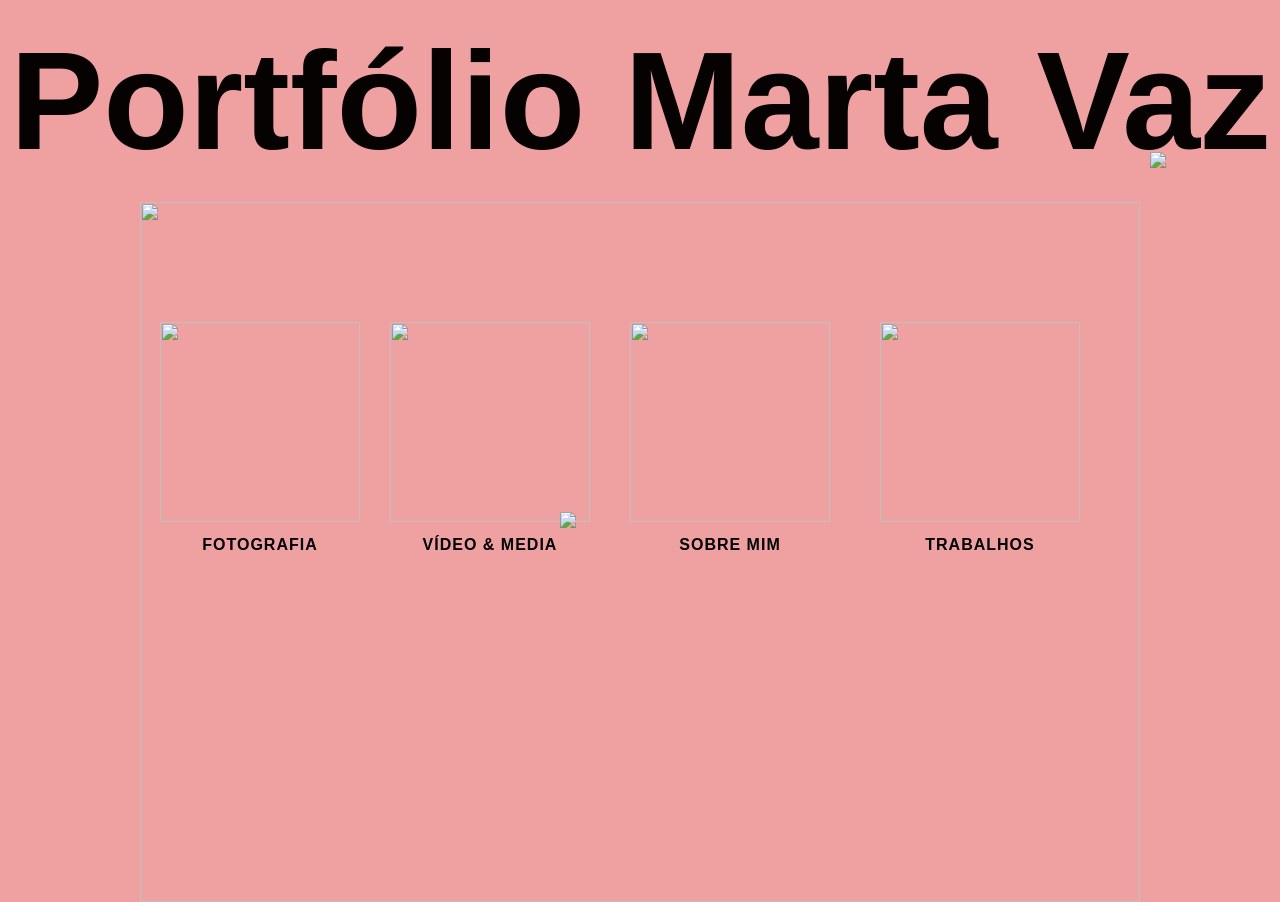
==== index.html @ 2d92b518 "html" ====
<!DOCTYPE html> 
<html lang="pt-pt"> 
<head> 
    <title>portfolio test</title>
    <meta charset="UTF-8"> 
    <link rel="stylesheet" href="estilos.css"> 

    <style>
        body {
            background-color: rgb(239, 161, 161);
            font-family: Helvetica, Arial, sans-serif;
        }

        .container {
            position: relative;
            width: 1000px;
            margin: auto;
            z-index: 10;
        }

        .imagem-fundo {
            width: 1000px;
            height: 700px;
            display: block;
        }
h1 {
    font-family: Helvetica, Arial, sans-serif;
    font-weight: bold;
    font-size: 140px; /* maior */
    text-align: center;
    color: #060202;
    margin: 20px 0;
}

        h1:hover {
            color: #ffffff;
        }

        /* PASTAS */
        .pasta-container {
            position: absolute;
            top: 120px;
            text-align: center;
            width: 200px;
        }

        .pasta-container img {
            width: 200px;
            height: 200px;
            transition: 0.3s;
        }

        .pasta-container:hover img {
            transform: scale(1.08) rotate(-2deg);
        }

        .pasta-container p {
            margin-top: 10px;
            font-weight: bold;
            color: black;
            letter-spacing: 1px;
        }

        .pasta1 { left: 20px; }
        .pasta2 { left: 250px; }
        .pasta3 { left: 490px; }
        .pasta4 { left: 740px; }

        /* ANIMAÇÃO */
        @keyframes rodar {
            from { transform: rotate(0deg); }
            to { transform: rotate(360deg); }
        }

        .fruit {
            position: absolute;
            left: 1010px;
            top: -50px;
            width: 200px;
            animation: rodar 4s linear infinite;
        }

        .cursor-loading {
            position: absolute;
            left: 420px;
            top: 310px;
            width: 60px;
            pointer-events: none;
        }

        .barra-ferramentas {
            position: absolute;
            left: -200px;
            top: 150px;
            width: 300px;
            opacity: 0.9;
        }
    </style>
</head>

<body>

<h1>Portfólio Marta Vaz </h1> 


<div class="container">
    <img src="imagens/imagemfundo.jpg" class="imagem-fundo">

    <!-- FOTOGRAFIA -->
    <div class="pasta-container pasta1">
        <a href="fotografia.html">
            <img src="imagens/pasta.png">
        </a>
        <p>FOTOGRAFIA</p>
    </div>

    <!-- MULTIMEDIA -->
    <div class="pasta-container pasta2">
        <a href="Multimedia.html">
            <img src="imagens/pasta.png">
        </a>
        <p>VÍDEO & MEDIA</p>
    </div>

    <!-- SOBRE MIM -->
    <div class="pasta-container pasta3">
        <a href="contact.html">
            <img src="imagens/pasta.png">
        </a>
        <p>SOBRE MIM</p>
    </div>

    <!-- TRABALHOS -->
    <div class="pasta-container pasta4">
        <a href="Trabalho.html">
            <img src="imagens/pasta.png">
        </a>
        <p>TRABALHOS</p>
    </div>

    <!-- ELEMENTOS VISUAIS -->
    <img src="imagens/p1.png" class="barra-ferramentas">
    <img src="imagens/Untitled-2.png" class="fruit">
    <img src="imagens/cursorhand.gif" class="cursor-loading">

</div>

</body>
</html>
---- estilos.css ----
a{
    color:rgb(248, 248, 248); 
    text-decoration: none; 
 text-align: center; 
}

ul{ 
    list-style-type: none;
    padding:0;
} 

#cabecalho{ 
    background-color: rgb(34, 127, 177);
    margin:0px ; 

}
h1{ 
    color:rgb(255, 255, 255);
    text-align: center; 
   
   
}
body{ 
    margin: 0%;
    padding:0%;
}
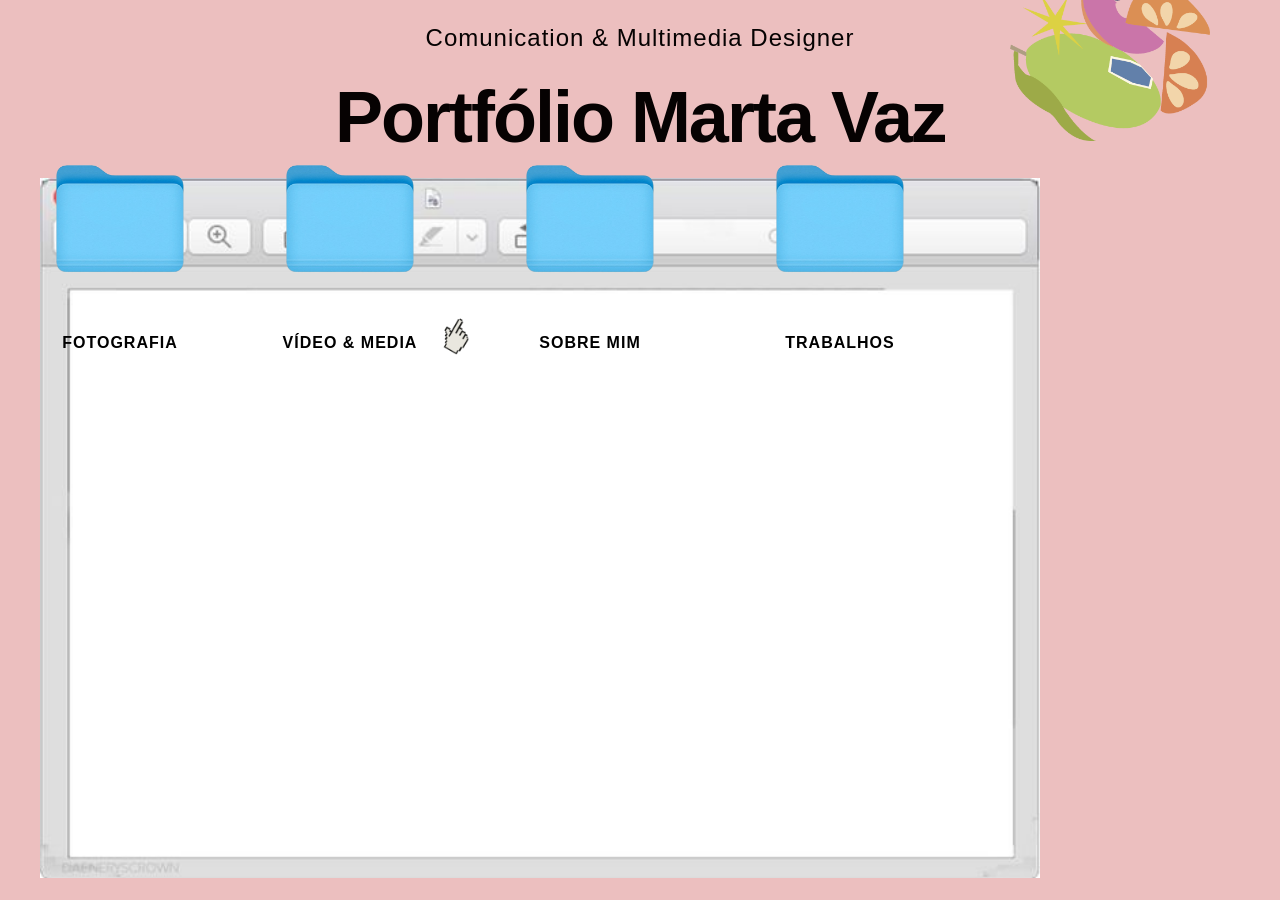
==== commit e7c08385: "c Co-authored-by: Copilot <copilot@github.com>" ====
--- a/index.html
+++ b/index.html
@@ -1,19 +1,24 @@
 <!DOCTYPE html> 
 <html lang="pt-pt"> 
 <head> 
-    <title>portfolio test</title>
+    <title>portfolio Marta </title>
+    <p class="subtitulo">
+Comunication & Multimedia Designer
+</p>
     <meta charset="UTF-8"> 
     <link rel="stylesheet" href="estilos.css"> 
 
     <style>
         body {
-            background-color: rgb(239, 161, 161);
+            background-color: rgb(236, 191, 191);
             font-family: Helvetica, Arial, sans-serif;
         }
 
         .container {
-            position: relative;
-            width: 1000px;
+            display: grid;
+grid-template-columns: repeat(4, 1fr);
+gap: 30px;
+            width: 1200px;
             margin: auto;
             z-index: 10;
         }
@@ -26,12 +31,21 @@
 h1 {
     font-family: Helvetica, Arial, sans-serif;
     font-weight: bold;
-    font-size: 140px; /* maior */
+    font-size: 72px;
+letter-spacing: -2px; /* maior */
     text-align: center;
     color: #060202;
     margin: 20px 0;
+    
 }
-
+.subtitulo {
+    font-family: Helvetica, Arial, sans-serif;
+    font-weight: normal;
+    font-size: 24px;
+    letter-spacing: 1px;
+    text-align: center;
+    color: #060202;
+}
         h1:hover {
             color: #ffffff;
         }
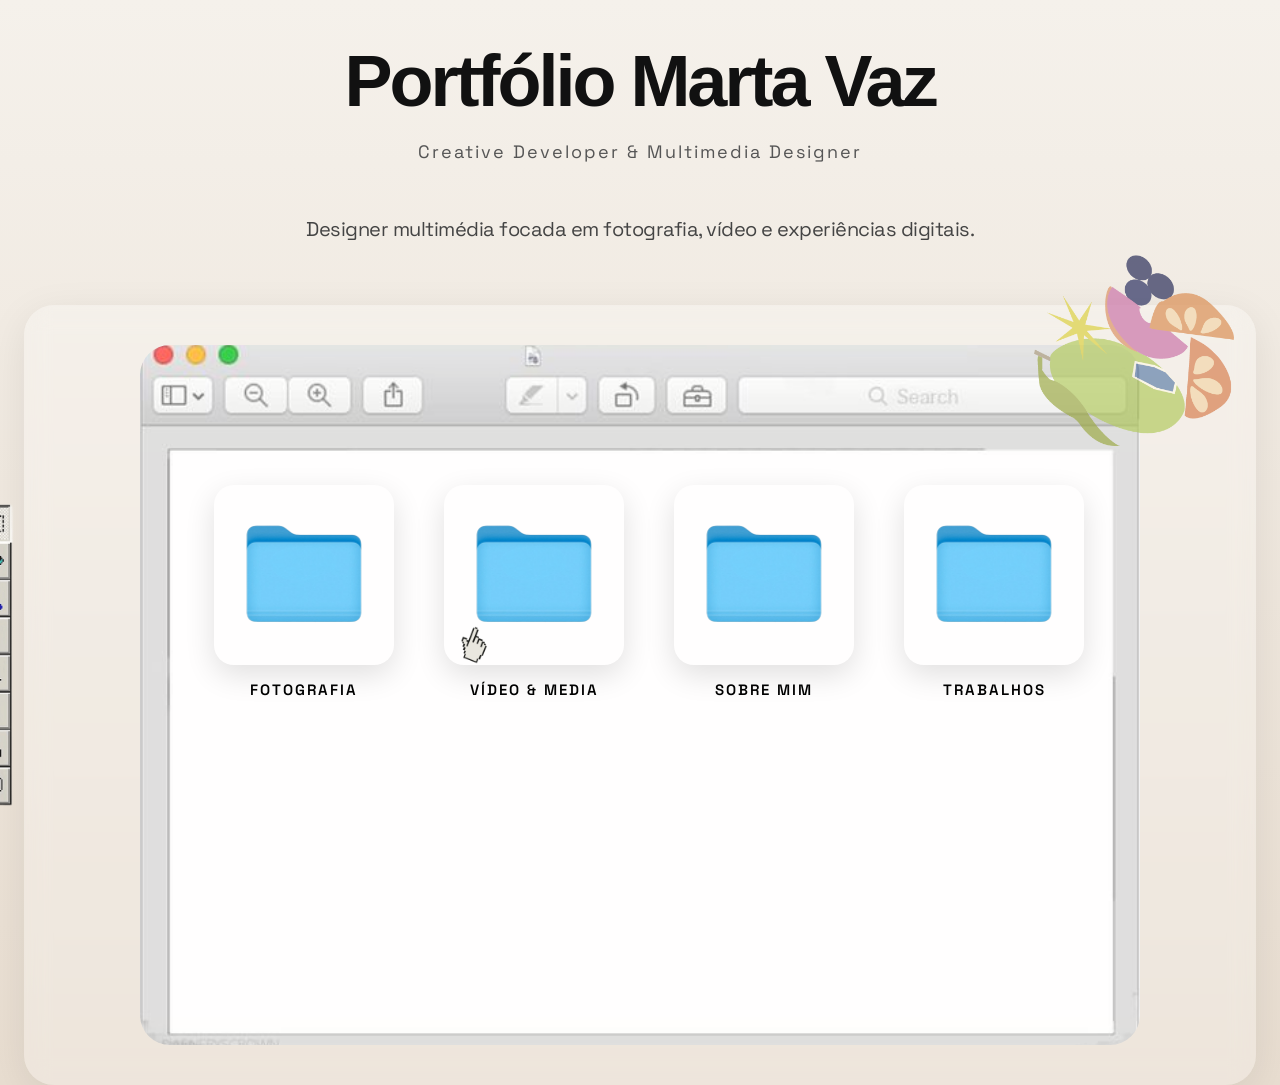
==== commit 8533405c: "i" ====
--- a/index.html
+++ b/index.html
@@ -1,163 +1,365 @@
+
 <!DOCTYPE html> 
 <html lang="pt-pt"> 
+
 <head> 
-    <title>portfolio Marta </title>
-    <p class="subtitulo">
-Comunication & Multimedia Designer
-</p>
+
+    <title>portfolio test</title>
+    
+
     <meta charset="UTF-8"> 
+
     <link rel="stylesheet" href="estilos.css"> 
 
+    <!-- FONTE -->
+    <link rel="preconnect" href="https://fonts.googleapis.com">
+
+    <link rel="preconnect" href="https://fonts.gstatic.com" crossorigin>
+
+    <link href="https://fonts.googleapis.com/css2?family=Space+Grotesk:wght@300;400;500;700&display=swap" rel="stylesheet">
+
     <style>
+
         body {
-            background-color: rgb(236, 191, 191);
-            font-family: Helvetica, Arial, sans-serif;
+            background: linear-gradient(to bottom, #f5f1eb, #e8ddd0);
+            font-family: 'Space Grotesk', sans-serif;
+            overflow-x: hidden;
+            letter-spacing: -0.5px;
+
+            animation: fadeIn 1.2s ease;
         }
 
         .container {
-            display: grid;
-grid-template-columns: repeat(4, 1fr);
-gap: 30px;
-            width: 1200px;
+            position: relative;
+
+            max-width: 1200px;
+            width: 90%;
+
             margin: auto;
+
             z-index: 10;
+
+            display: flex;
+            justify-content: center;
+            align-items: center;
+
+            background: rgba(255,255,255,0.25);
+
+            backdrop-filter: blur(12px);
+
+            border-radius: 30px;
+
+            padding: 40px;
+
+            box-shadow:
+            0 10px 40px rgba(0,0,0,0.08);
         }
 
         .imagem-fundo {
             width: 1000px;
             height: 700px;
+
             display: block;
-        }
-h1 {
-    font-family: Helvetica, Arial, sans-serif;
-    font-weight: bold;
-    font-size: 72px;
-letter-spacing: -2px; /* maior */
-    text-align: center;
-    color: #060202;
-    margin: 20px 0;
-    
-}
-.subtitulo {
-    font-family: Helvetica, Arial, sans-serif;
-    font-weight: normal;
-    font-size: 24px;
-    letter-spacing: 1px;
-    text-align: center;
-    color: #060202;
-}
+
+            border-radius: 30px;
+
+            object-fit: cover;
+
+            opacity: 0.95;
+        }
+
+        h1 {
+
+            font-family: "Helvetica Neue", Arial, sans-serif;
+
+            font-weight: 700;
+
+            font-size: 72px;
+
+            text-align: center;
+
+            color: #111;
+
+            margin-top: 40px;
+
+            margin-bottom: 10px;
+
+            letter-spacing: -3px;
+
+            transition: 0.4s ease;
+        }
+
         h1:hover {
-            color: #ffffff;
+            color: #555;
+        }
+
+        .subtitulo {
+
+            text-align: center;
+
+            font-size: 18px;
+
+            color: #555;
+
+            margin-bottom: 50px;
+
+            letter-spacing: 2px;
+        }
+
+        .intro {
+
+            text-align: center;
+
+            max-width: 700px;
+
+            margin: auto;
+
+            margin-bottom: 60px;
+        }
+
+        .intro p {
+
+            font-size: 20px;
+
+            line-height: 1.6;
+
+            color: #444;
         }
 
         /* PASTAS */
+
         .pasta-container {
+
             position: absolute;
-            top: 120px;
+
             text-align: center;
+
             width: 200px;
         }
 
         .pasta-container img {
+
+            width: 180px;
+
+            height: 180px;
+
+            transition: all 0.4s ease;
+
+            box-shadow:
+            0 10px 30px rgba(0,0,0,0.12);
+
+            border-radius: 20px;
+        }
+
+        .pasta-container:hover img {
+
+            transform: translateY(-10px) scale(1.04);
+        }
+
+        .pasta-container p {
+
+            margin-top: 10px;
+
+            font-weight: 600;
+
+            font-size: 15px;
+
+            color: black;
+
+            letter-spacing: 2px;
+
+            text-transform: uppercase;
+
+            transition: 0.3s ease;
+        }
+
+        .pasta-container:hover p {
+
+            color: #000;
+
+            transform: translateY(5px);
+        }
+
+        /* PASTAS DENTRO DO "PC" */
+
+        .pasta1 { 
+            left: 180px; 
+            top: 180px;
+        }
+
+        .pasta2 { 
+            left: 410px; 
+            top: 180px;
+        }
+
+        .pasta3 { 
+            left: 640px; 
+            top: 180px;
+        }
+
+        /* PASTA 4 EM BAIXO */
+
+        .pasta4 { 
+            left: 870px; 
+            top: 180px 
+        }
+
+        /* ANIMAÇÃO */
+
+        @keyframes rodar {
+
+            from {
+                transform: rotate(0deg);
+            }
+
+            to {
+                transform: rotate(360deg);
+            }
+        }
+
+        .fruit {
+
+            position: absolute;
+
+            left: 1010px;
+
+            top: -50px;
+
             width: 200px;
-            height: 200px;
-            transition: 0.3s;
-        }
-
-        .pasta-container:hover img {
-            transform: scale(1.08) rotate(-2deg);
-        }
-
-        .pasta-container p {
-            margin-top: 10px;
-            font-weight: bold;
-            color: black;
-            letter-spacing: 1px;
-        }
-
-        .pasta1 { left: 20px; }
-        .pasta2 { left: 250px; }
-        .pasta3 { left: 490px; }
-        .pasta4 { left: 740px; }
-
-        /* ANIMAÇÃO */
-        @keyframes rodar {
-            from { transform: rotate(0deg); }
-            to { transform: rotate(360deg); }
-        }
-
-        .fruit {
+
+            animation: rodar 18s linear infinite;
+
+            opacity: 0.7;
+        }
+
+        .cursor-loading {
+
             position: absolute;
-            left: 1010px;
-            top: -50px;
-            width: 200px;
-            animation: rodar 4s linear infinite;
-        }
-
-        .cursor-loading {
+
+            left: 420px;
+
+            top: 310px;
+
+            width: 60px;
+
+            pointer-events: none;
+        }
+
+        .barra-ferramentas {
+
             position: absolute;
-            left: 420px;
-            top: 310px;
-            width: 60px;
-            pointer-events: none;
-        }
-
-        .barra-ferramentas {
-            position: absolute;
+
             left: -200px;
+
             top: 150px;
+
             width: 300px;
+
             opacity: 0.9;
         }
+
+        @keyframes fadeIn {
+
+            from {
+
+                opacity: 0;
+
+                transform: translateY(20px);
+            }
+
+            to {
+
+                opacity: 1;
+
+                transform: translateY(0);
+            }
+        }
+
     </style>
+
 </head>
 
 <body>
 
-<h1>Portfólio Marta Vaz </h1> 
-
-
-<div class="container">
-    <img src="imagens/imagemfundo.jpg" class="imagem-fundo">
-
-    <!-- FOTOGRAFIA -->
-    <div class="pasta-container pasta1">
-        <a href="fotografia.html">
-            <img src="imagens/pasta.png">
-        </a>
-        <p>FOTOGRAFIA</p>
+    <h1>Portfólio Marta Vaz</h1> 
+
+    <p class="subtitulo">
+        Creative Developer & Multimedia Designer
+    </p>
+
+    <div class="intro">
+
+        <p>
+            Designer multimédia focada em fotografia,
+            vídeo e experiências digitais.
+        </p>
+
     </div>
 
-    <!-- MULTIMEDIA -->
-    <div class="pasta-container pasta2">
-        <a href="Multimedia.html">
-            <img src="imagens/pasta.png">
-        </a>
-        <p>VÍDEO & MEDIA</p>
+    <div class="container">
+
+        <img src="imagens/imagemfundo.jpg" class="imagem-fundo">
+
+        <!-- FOTOGRAFIA -->
+
+        <div class="pasta-container pasta1">
+
+            <a href="fotografia.html">
+                <img src="imagens/pasta.png">
+            </a>
+
+            <p>FOTOGRAFIA</p>
+
+        </div>
+
+        <!-- MULTIMEDIA -->
+
+        <div class="pasta-container pasta2">
+
+            <a href="Multimedia.html">
+                <img src="imagens/pasta.png">
+            </a>
+
+            <p>VÍDEO & MEDIA</p>
+
+        </div>
+
+        <!-- SOBRE MIM -->
+
+        <div class="pasta-container pasta3">
+
+            <a href="contact.html">
+                <img src="imagens/pasta.png">
+            </a>
+
+            <p>SOBRE MIM</p>
+
+        </div>
+
+        <!-- TRABALHOS -->
+
+        <div class="pasta-container pasta4">
+
+            <a href="Trabalho.html">
+                <img src="imagens/pasta.png">
+            </a>
+
+            <p>TRABALHOS</p>
+
+        </div>
+
+        <!-- ELEMENTOS VISUAIS -->
+
+        <img src="imagens/p1.png" class="barra-ferramentas">
+
+        <img src="imagens/Untitled-2.png" class="fruit">
+
+        <!-- CURSOR GIF -->
+
+        <img src="imagens/cursorhand.gif" class="cursor-loading">
+
     </div>
 
-    <!-- SOBRE MIM -->
-    <div class="pasta-container pasta3">
-        <a href="contact.html">
-            <img src="imagens/pasta.png">
-        </a>
-        <p>SOBRE MIM</p>
-    </div>
-
-    <!-- TRABALHOS -->
-    <div class="pasta-container pasta4">
-        <a href="Trabalho.html">
-            <img src="imagens/pasta.png">
-        </a>
-        <p>TRABALHOS</p>
-    </div>
-
-    <!-- ELEMENTOS VISUAIS -->
-    <img src="imagens/p1.png" class="barra-ferramentas">
-    <img src="imagens/Untitled-2.png" class="fruit">
-    <img src="imagens/cursorhand.gif" class="cursor-loading">
-
-</div>
-
 </body>
+
 </html>
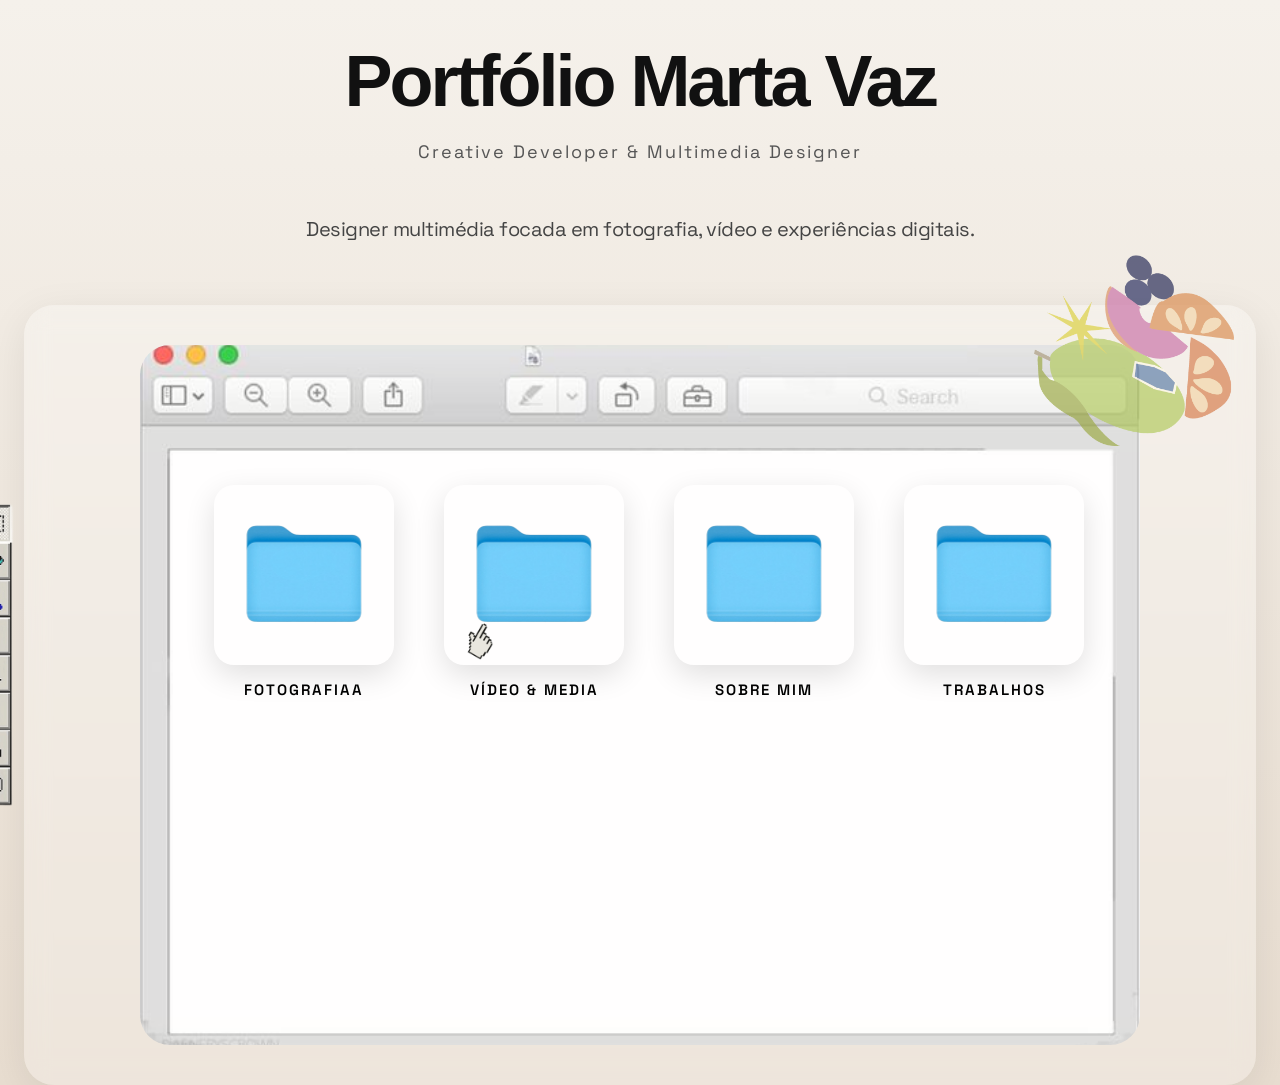
==== commit 9dda8572: "q" ====
--- a/index.html
+++ b/index.html
@@ -5,7 +5,7 @@
 <head> 
 
     <title>portfolio test</title>
-    
+
 
     <meta charset="UTF-8"> 
 
@@ -180,8 +180,6 @@
             transform: translateY(5px);
         }
 
-        /* PASTAS DENTRO DO "PC" */
-
         .pasta1 { 
             left: 180px; 
             top: 180px;
@@ -308,7 +306,7 @@
                 <img src="imagens/pasta.png">
             </a>
 
-            <p>FOTOGRAFIA</p>
+            <p>FOTOGRAFIAa</p>
 
         </div>
 
